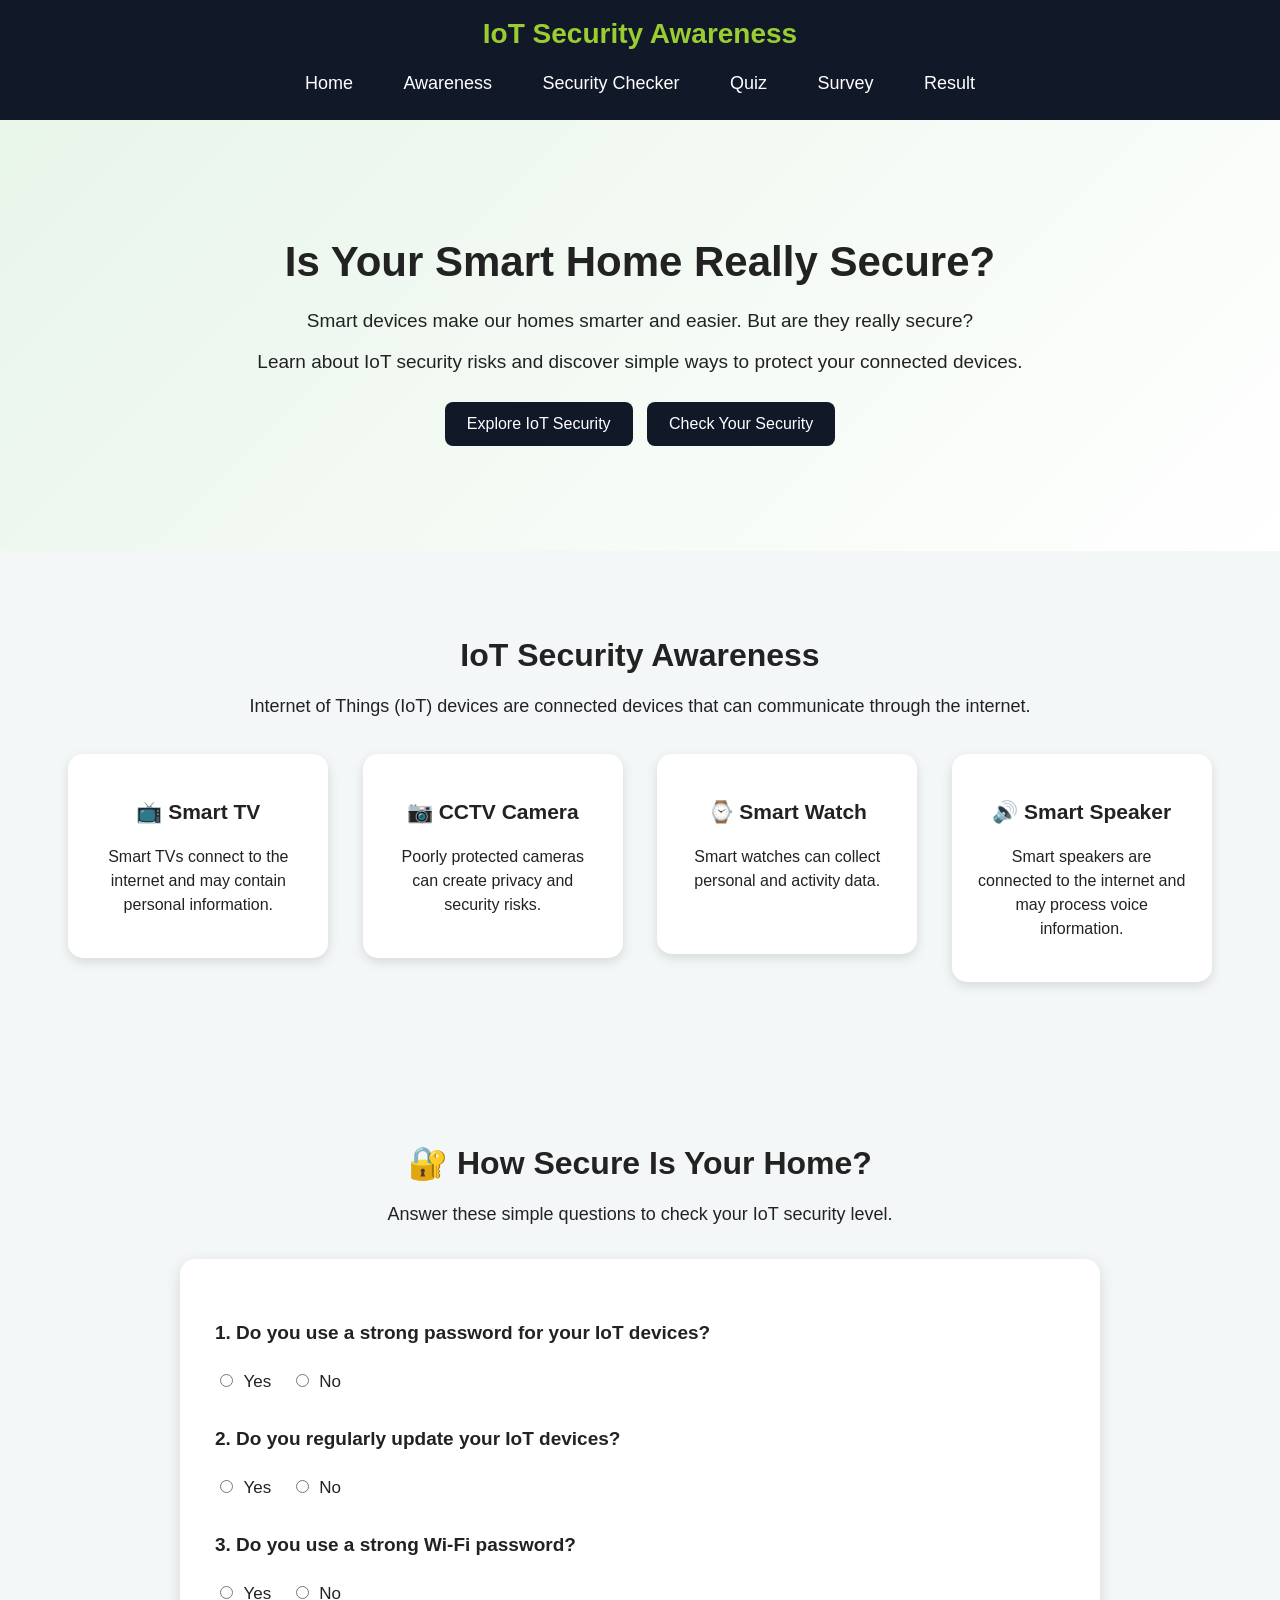
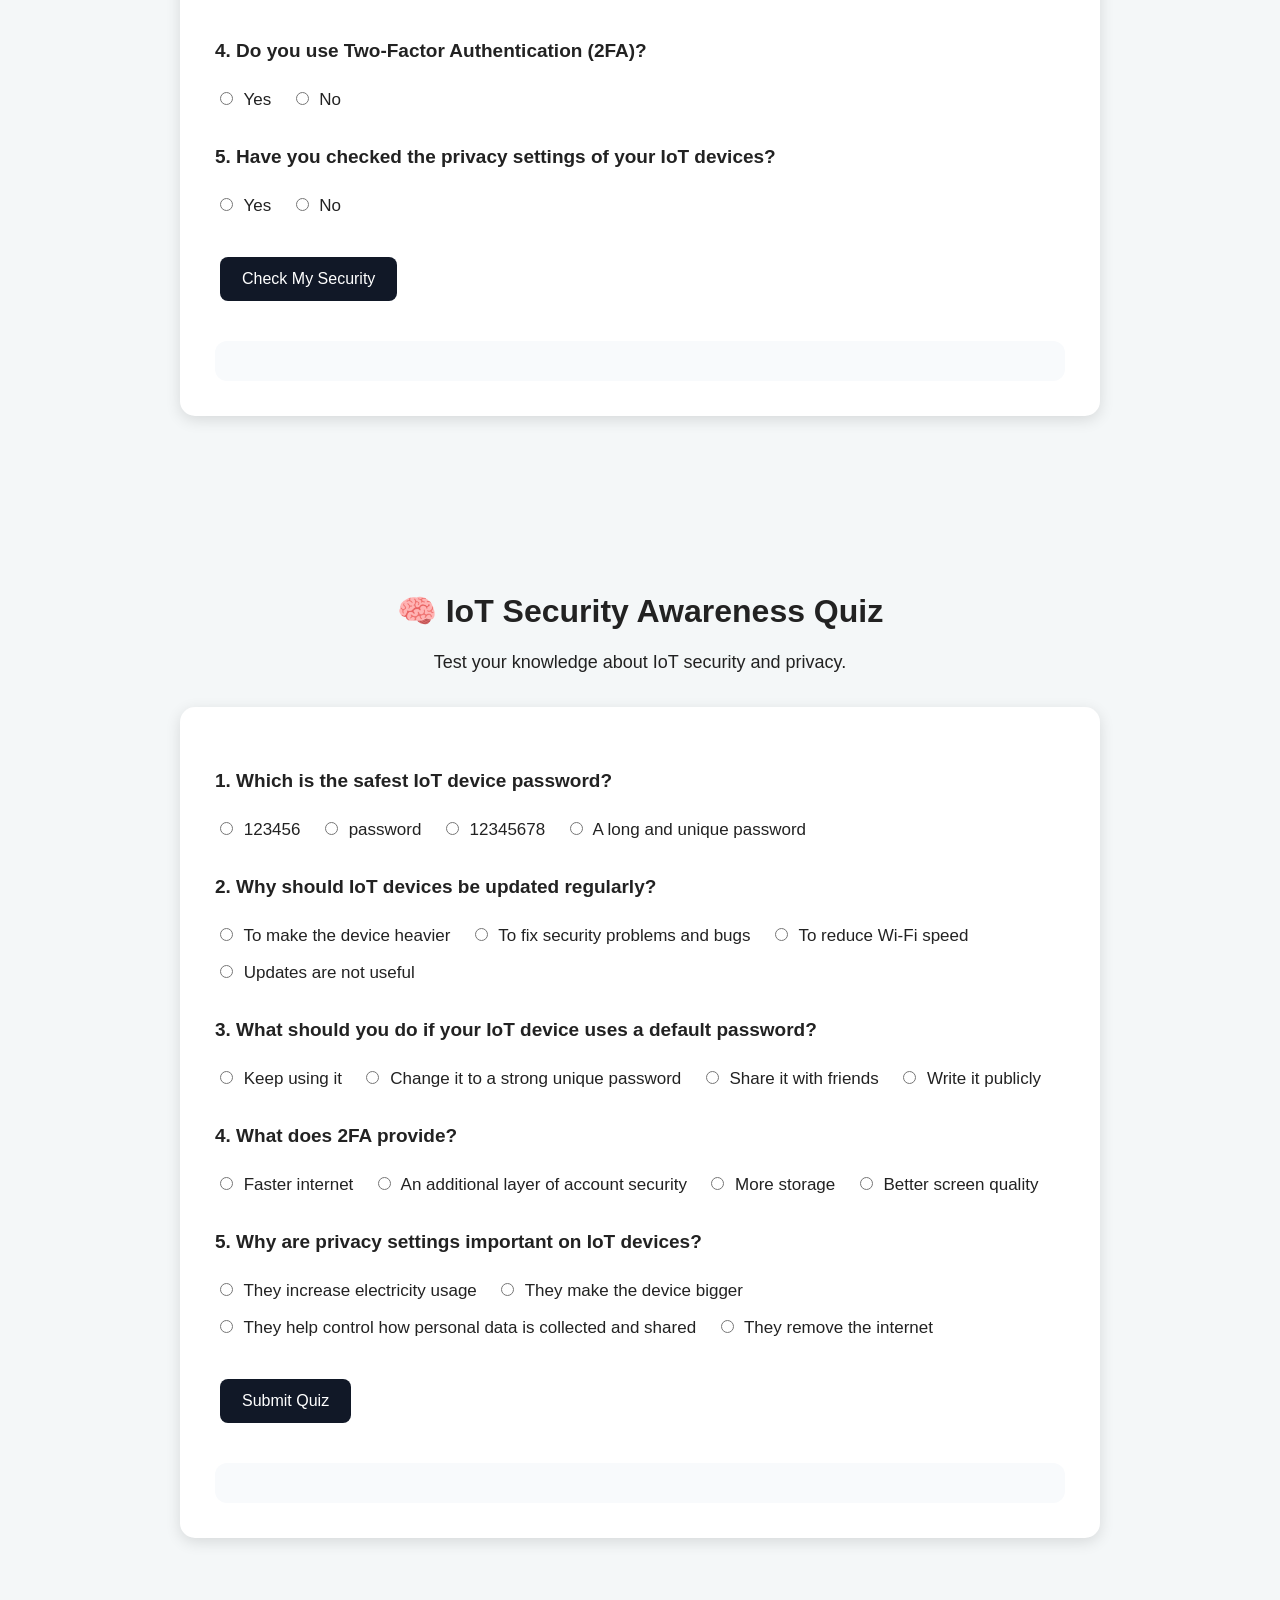
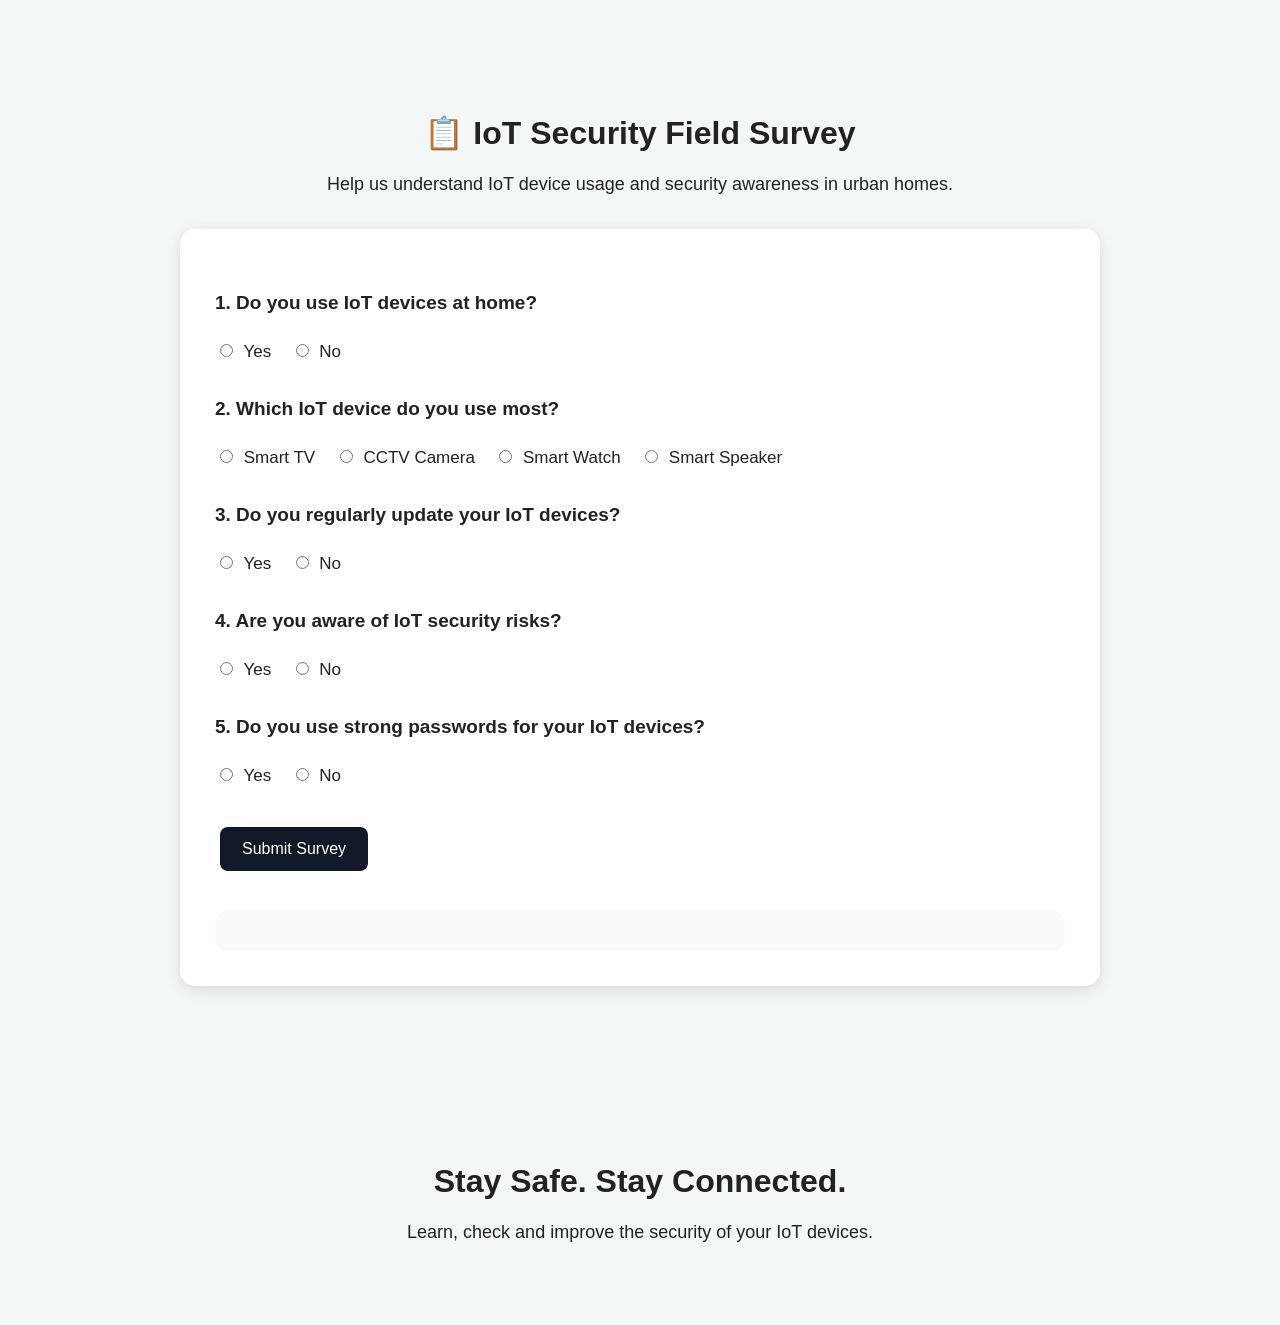
==== index.html @ 71b5a908 "Add files via upload" ====
<!DOCTYPE html>
<html>

<head>
    <title>IoT Security Awareness</title>

    <link rel="stylesheet" href="style.css">
</head>

<body>

    <!-- Navigation Bar -->

    <div class="navbar">

        <h2>IoT Security Awareness</h2>

        <a href="#home">Home</a>
        <a href="#awareness">Awareness</a>
        <a href="#checker">Security Checker</a>
        <a href="#quiz">Quiz</a>
        <a href="#survey">Survey</a>
        <a href="#
Result">Result</a>

    </div>


    <!-- Welcome Section -->

    <div class="hero" id="home">

        <h1>Is Your Smart Home Really Secure?</h1>

        <p>
            Smart devices make our homes smarter and easier.
            But are they really secure?
        </p>

        <p>
            Learn about IoT security risks and discover simple
            ways to protect your connected devices.
        </p>

        <a href="#awareness" class="button">
            Explore IoT Security
        </a>

        <a href="#checker" class="button">
            Check Your Security
        </a>

    </div>


    <!-- Awareness Section -->

    <div class="section" id="awareness">

        <h2>IoT Security Awareness</h2>

        <p>
            Internet of Things (IoT) devices are connected devices
            that can communicate through the internet.
        </p>


        <div class="card">

            <h3>📺 Smart TV</h3>

            <p>
                Smart TVs connect to the internet and may contain
                personal information.
            </p>

        </div>


        <div class="card">

            <h3>📷 CCTV Camera</h3>

            <p>
                Poorly protected cameras can create privacy and
                security risks.
            </p>

        </div>


        <div class="card">

            <h3>⌚ Smart Watch</h3>

            <p>
                Smart watches can collect personal and activity data.
            </p>

        </div>


        <div class="card">

            <h3>🔊 Smart Speaker</h3>

            <p>
                Smart speakers are connected to the internet and
                may process voice information.
            </p>

        </div>

    </div>


    <!-- Security Checker -->

    <div class="section" id="checker">

        <h2>🔐 How Secure Is Your Home?</h2>

        <p>
            Answer these simple questions to check your IoT security level.
        </p>

        <div class="checker-box">

            <h3>1. Do you use a strong password for your IoT devices?</h3>

            <label>
                <input type="radio" name="q1" value="yes">
                Yes
            </label>

            <label>
                <input type="radio" name="q1" value="no">
                No
            </label>


            <h3>2. Do you regularly update your IoT devices?</h3>

            <label>
                <input type="radio" name="q2" value="yes">
                Yes
            </label>

            <label>
                <input type="radio" name="q2" value="no">
                No
            </label>


            <h3>3. Do you use a strong Wi-Fi password?</h3>

            <label>
                <input type="radio" name="q3" value="yes">
                Yes
            </label>

            <label>
                <input type="radio" name="q3" value="no">
                No
            </label>


            <h3>4. Do you use Two-Factor Authentication (2FA)?</h3>

            <label>
                <input type="radio" name="q4" value="yes">
                Yes
            </label>

            <label>
                <input type="radio" name="q4" value="no">
                No
            </label>


            <h3>5. Have you checked the privacy settings of your IoT devices?</h3>

            <label>
                <input type="radio" name="q5" value="yes">
                Yes
            </label>

            <label>
                <input type="radio" name="q5" value="no">
                No
            </label>


            <br><br>

            <button class="button" onclick="checkSecurity()">
                Check My Security
            </button>

            <div id="result"></div>

        </div>

    </div>


    <!-- Quiz -->

    <div class="section" id="quiz">

        <h2>🧠 IoT Security Awareness Quiz</h2>

        <p>
            Test your knowledge about IoT security and privacy.
        </p>

        <div class="quiz-box">

            <!-- Question 1 -->

            <h3>1. Which is the safest IoT device password?</h3>

            <label>
                <input type="radio" name="quiz1" value="wrong">
                123456
            </label>

            <label>
                <input type="radio" name="quiz1" value="wrong">
                password
            </label>

            <label>
                <input type="radio" name="quiz1" value="wrong">
                12345678
            </label>

            <label>
                <input type="radio" name="quiz1" value="correct">
                A long and unique password
            </label>


            <!-- Question 2 -->

            <h3>2. Why should IoT devices be updated regularly?</h3>

            <label>
                <input type="radio" name="quiz2" value="wrong">
                To make the device heavier
            </label>

            <label>
                <input type="radio" name="quiz2" value="correct">
                To fix security problems and bugs
            </label>

            <label>
                <input type="radio" name="quiz2" value="wrong">
                To reduce Wi-Fi speed
            </label>

            <label>
                <input type="radio" name="quiz2" value="wrong">
                Updates are not useful
            </label>


            <!-- Question 3 -->

            <h3>3. What should you do if your IoT device uses a default password?</h3>

            <label>
                <input type="radio" name="quiz3" value="wrong">
                Keep using it
            </label>

            <label>
                <input type="radio" name="quiz3" value="correct">
                Change it to a strong unique password
            </label>

            <label>
                <input type="radio" name="quiz3" value="wrong">
                Share it with friends
            </label>

            <label>
                <input type="radio" name="quiz3" value="wrong">
                Write it publicly
            </label>


            <!-- Question 4 -->

            <h3>4. What does 2FA provide?</h3>

            <label>
                <input type="radio" name="quiz4" value="wrong">
                Faster internet
            </label>

            <label>
                <input type="radio" name="quiz4" value="correct">
                An additional layer of account security
            </label>

            <label>
                <input type="radio" name="quiz4" value="wrong">
                More storage
            </label>

            <label>
                <input type="radio" name="quiz4" value="wrong">
                Better screen quality
            </label>


            <!-- Question 5 -->

            <h3>5. Why are privacy settings important on IoT devices?</h3>

            <label>
                <input type="radio" name="quiz5" value="wrong">
                They increase electricity usage
            </label>

            <label>
                <input type="radio" name="quiz5" value="wrong">
                They make the device bigger
            </label>

            <label>
                <input type="radio" name="quiz5" value="correct">
                They help control how personal data is collected and shared
            </label>

            <label>
                <input type="radio" name="quiz5" value="wrong">
                They remove the internet
            </label>


            <br><br>

            <button class="button" onclick="checkQuiz()">
                Submit Quiz
            </button>

            <div id="quizResult"></div>

        </div>

    </div>


    <!-- Field Survey -->

    <div class="section" id="survey">

        <h2>📋 IoT Security Field Survey</h2>

        <p>
            Help us understand IoT device usage and security
            awareness in urban homes.
        </p>

        <div class="checker-box">

            <h3>1. Do you use IoT devices at home?</h3>

            <label>
                <input type="radio" name="survey1" value="yes">
                Yes
            </label>

            <label>
                <input type="radio" name="survey1" value="no">
                No
            </label>


            <h3>2. Which IoT device do you use most?</h3>

            <label>
                <input type="radio" name="survey2" value="smarttv">
                Smart TV
            </label>

            <label>
                <input type="radio" name="survey2" value="camera">
                CCTV Camera
            </label>

            <label>
                <input type="radio" name="survey2" value="watch">
                Smart Watch
            </label>

            <label>
                <input type="radio" name="survey2" value="speaker">
                Smart Speaker
            </label>


            <h3>3. Do you regularly update your IoT devices?</h3>

            <label>
                <input type="radio" name="survey3" value="yes">
                Yes
            </label>

            <label>
                <input type="radio" name="survey3" value="no">
                No
            </label>


            <h3>4. Are you aware of IoT security risks?</h3>

            <label>
                <input type="radio" name="survey4" value="yes">
                Yes
            </label>

            <label>
                <input type="radio" name="survey4" value="no">
                No
            </label>


            <h3>5. Do you use strong passwords for your IoT devices?</h3>

            <label>
                <input type="radio" name="survey5" value="yes">
                Yes
            </label>

            <label>
                <input type="radio" name="survey5" value="no">
                No
            </label>


            <br><br>

            <button class="button" onclick="submitSurvey()">
                Submit Survey
            </button>

            <div id="surveyResult"></div>

        </div>

    </div>


    <!-- Footer -->

    <div class="section">

        <h2>Stay Safe. Stay Connected.</h2>

        <p>
            Learn, check and improve the security of your IoT devices.
        </p>

    </div>


    <!-- JavaScript -->

    <script>

        // =========================
        // SECURITY CHECKER
        // =========================

        function checkSecurity() {

            let score = 0;

            let q1 = document.querySelector('input[name="q1"]:checked');
            let q2 = document.querySelector('input[name="q2"]:checked');
            let q3 = document.querySelector('input[name="q3"]:checked');
            let q4 = document.querySelector('input[name="q4"]:checked');
            let q5 = document.querySelector('input[name="q5"]:checked');

            if (!q1 || !q2 || !q3 || !q4 || !q5) {

                document.getElementById("result").innerHTML =
                    "<h3>Please answer all questions.</h3>";

                return;
            }

            if (q1.value === "yes") score += 20;
            if (q2.value === "yes") score += 20;
            if (q3.value === "yes") score += 20;
            if (q4.value === "yes") score += 20;
            if (q5.value === "yes") score += 20;


            let message = "";

            if (score >= 80) {

                message =
                    "🟢 Excellent! Your IoT security practices are strong.";

            }
            else if (score >= 60) {

                message =
                    "🟡 Good! But there are some areas you can improve.";

            }
            else if (score >= 40) {

                message =
                    "🟠 It's okay! Keep trying and improve your security.";

            }
            else {

                message =
                    "🔴 Your security needs improvement. Don't worry, you can make it better.";

            }


            document.getElementById("result").innerHTML =

                "<h3>Your Security Score: " +
                score +
                "/100</h3>" +

                "<p>" +
                message +
                "</p>";
        }



        // =========================
        // QUIZ
        // =========================

        function checkQuiz() {

            let score = 0;

            let q1 = document.querySelector('input[name="quiz1"]:checked');
            let q2 = document.querySelector('input[name="quiz2"]:checked');
            let q3 = document.querySelector('input[name="quiz3"]:checked');
            let q4 = document.querySelector('input[name="quiz4"]:checked');
            let q5 = document.querySelector('input[name="quiz5"]:checked');


            if (!q1 || !q2 || !q3 || !q4 || !q5) {

                document.getElementById("quizResult").innerHTML =
                    "<h3>Please answer all quiz questions.</h3>";

                return;
            }


            if (q1.value === "correct") score++;
            if (q2.value === "correct") score++;
            if (q3.value === "correct") score++;
            if (q4.value === "correct") score++;
            if (q5.value === "correct") score++;


            let percentage = (score / 5) * 100;

            let message = "";


            if (score === 5) {

                message =
                    "Excellent! You are an IoT security pro!";

            }
            else if (score === 4) {

                message =
                    "Good! You have strong IoT security knowledge.";

            }
            else if (score === 3) {

                message =
                    "It's okay! Keep trying and learn more.";

            }
            else {

                message =
                    "Don't worry! Keep learning and improve your knowledge.";

            }


            document.getElementById("quizResult").innerHTML =

                "<h3>Your Quiz Score: " +
                score +
                "/5</h3>" +

                "<p>Percentage: " +
                percentage +
                "%</p>" +

                "<p>" +
                message +
                "</p>";
        }



        // =========================
        // FIELD SURVEY
        // =========================

        function submitSurvey() {

            let q1 = document.querySelector('input[name="survey1"]:checked');
            let q2 = document.querySelector('input[name="survey2"]:checked');
            let q3 = document.querySelector('input[name="survey3"]:checked');
            let q4 = document.querySelector('input[name="survey4"]:checked');
            let q5 = document.querySelector('input[name="survey5"]:checked');


            if (!q1 || !q2 || !q3 || !q4 || !q5) {

                document.getElementById("surveyResult").innerHTML =
                    "<h3>Please answer all survey questions.</h3>";

                return;
            }


            let securityAnswers = 0;

            if (q1.value === "yes") securityAnswers++;
            if (q3.value === "yes") securityAnswers++;
            if (q4.value === "yes") securityAnswers++;
            if (q5.value === "yes") securityAnswers++;


            let message = "";


            if (securityAnswers >= 3) {

                message =
                    "Good security awareness! Keep following safe IoT practices.";

            }
            else if (securityAnswers >= 2) {

                message =
                    "Moderate awareness. You can improve your IoT security practices.";

            }
            else {

                message =
                    "More awareness is needed. Learn about IoT security risks and protection.";

            }


            document.getElementById("surveyResult").innerHTML =

                "<h3>✅ Survey Submitted Successfully!</h3>" +

                "<p>Thank you for participating in our IoT Security Survey.</p>" +

                "<p>" +
                message +
                "</p>";
        }

    </script>

</body>

</html>
---- style.css ----
/* =========================
   GENERAL
========================= */

html {
    scroll-behavior: smooth;
}

body {
    margin: 0;
    font-family: Arial, sans-serif;
    background: #f4f7f8;
    color: #222;
}


/* =========================
   NAVIGATION BAR
========================= */

.navbar {
    background: #111827;
    padding: 18px 20px;
    text-align: center;
    position: sticky;
    top: 0;
    z-index: 1000;
}

.navbar h2 {
    color: #9acd32;
    margin: 0 0 15px 0;
    font-size: 28px;
}

.navbar a {
    color: #ffffff;
    text-decoration: none;
    margin: 0 15px;
    font-size: 18px;
    display: inline-block;
    padding: 8px;
}

.navbar a:hover {
    color: #9acd32;
}


/* =========================
   HERO / HOME
========================= */

.hero {
    text-align: center;
    padding: 90px 20px;
    background: linear-gradient(135deg, #e8f5e9, #ffffff);
}

.hero h1 {
    font-size: 42px;
    margin-bottom: 20px;
}

.hero p {
    font-size: 19px;
    line-height: 1.6;
    max-width: 800px;
    margin: 10px auto;
}


/* =========================
   BUTTON
========================= */

.button {
    display: inline-block;
    background: #111827;
    color: white;
    text-decoration: none;
    border: none;
    padding: 13px 22px;
    margin: 15px 5px;
    border-radius: 8px;
    font-size: 16px;
    cursor: pointer;
}

.button:hover {
    background: #374151;
}


/* =========================
   SECTIONS
========================= */

.section {
    padding: 60px 30px;
    text-align: center;
}

.section h2 {
    font-size: 32px;
    margin-bottom: 15px;
}

.section > p {
    font-size: 18px;
    line-height: 1.6;
}


/* =========================
   AWARENESS CARDS
========================= */

.card {
    display: inline-block;
    vertical-align: top;
    width: 210px;
    min-height: 150px;
    margin: 15px;
    padding: 25px;
    background: white;
    border-radius: 15px;
    box-shadow: 0 4px 12px rgba(0, 0, 0, 0.12);
    transition: 0.3s;
}

.card:hover {
    transform: translateY(-8px);
}

.card h3 {
    font-size: 21px;
}

.card p {
    line-height: 1.5;
}


/* =========================
   CHECKER + QUIZ BOX
========================= */

.checker-box,
.quiz-box {
    max-width: 850px;
    margin: 30px auto;
    padding: 35px;
    background: white;
    border-radius: 15px;
    box-shadow: 0 4px 15px rgba(0, 0, 0, 0.12);
    text-align: left;
}

.checker-box h3,
.quiz-box h3 {
    margin-top: 28px;
    font-size: 19px;
}

.checker-box label,
.quiz-box label {
    display: inline-block;
    margin: 8px 15px 8px 0;
    font-size: 17px;
    cursor: pointer;
}

input[type="radio"] {
    margin-right: 6px;
}


/* =========================
   RESULTS
========================= */

#result,
#quizResult,
#surveyResult {
    margin-top: 25px;
    padding: 20px;
    text-align: center;
    border-radius: 12px;
    background: #f8fafc;
}

#result img,
#quizResult img,
#surveyResult img {
    max-width: 100%;
    height: auto;
    object-fit: cover;
}


/* =========================
   FOOTER
========================= */

.section:last-child {
    background: #111827;
    color: white;
}


/* =========================
   MOBILE RESPONSIVE
========================= */

@media (max-width: 700px) {

    .navbar h2 {
        font-size: 23px;
    }

    .navbar a {
        margin: 4px;
        font-size: 15px;
    }

    .hero {
        padding: 60px 15px;
    }

    .hero h1 {
        font-size: 30px;
    }

    .hero p {
        font-size: 16px;
    }

    .section {
        padding: 40px 15px;
    }

    .section h2 {
        font-size: 27px;
    }

    .card {
        width: auto;
        max-width: 300px;
        margin: 12px auto;
        display: block;
    }

    .checker-box,
    .quiz-box {
        padding: 20px;
    }

    .checker-box label,
    .quiz-box label {
        display: block;
        margin: 12px 0;
    }

    .button {
        font-size: 15px;
    }
}
/* =========================
   LOGIN PAGE
========================= */

.login-page {
    min-height: 100vh;
    display: flex;
    justify-content: center;
    align-items: center;
    background: linear-gradient(135deg, #e8f5e9, #ffffff);
}

.login-box {
    width: 350px;
    padding: 35px;
    background: white;
    border-radius: 15px;
    box-shadow: 0 4px 20px rgba(0, 0, 0, 0.15);
    text-align: center;
}

.login-box h2 {
    margin-bottom: 10px;
}

.login-box p {
    color: #555;
    margin-bottom: 25px;
}

.login-box label {
    display: block;
    text-align: left;
    margin-top: 15px;
    font-weight: bold;
}

.login-box input {
    width: 100%;
    box-sizing: border-box;
    padding: 12px;
    margin-top: 7px;
    border: 1px solid #ccc;
    border-radius: 8px;
    font-size: 16px;
}

.password-box {
    display: flex;
    align-items: center;
}

.password-box input {
    flex: 1;
}

.password-box button {
    margin-left: 5px;
    padding: 11px;
    border: none;
    border-radius: 8px;
    cursor: pointer;
}

#loginResult {
    margin-top: 15px;
    font-weight: bold;
}
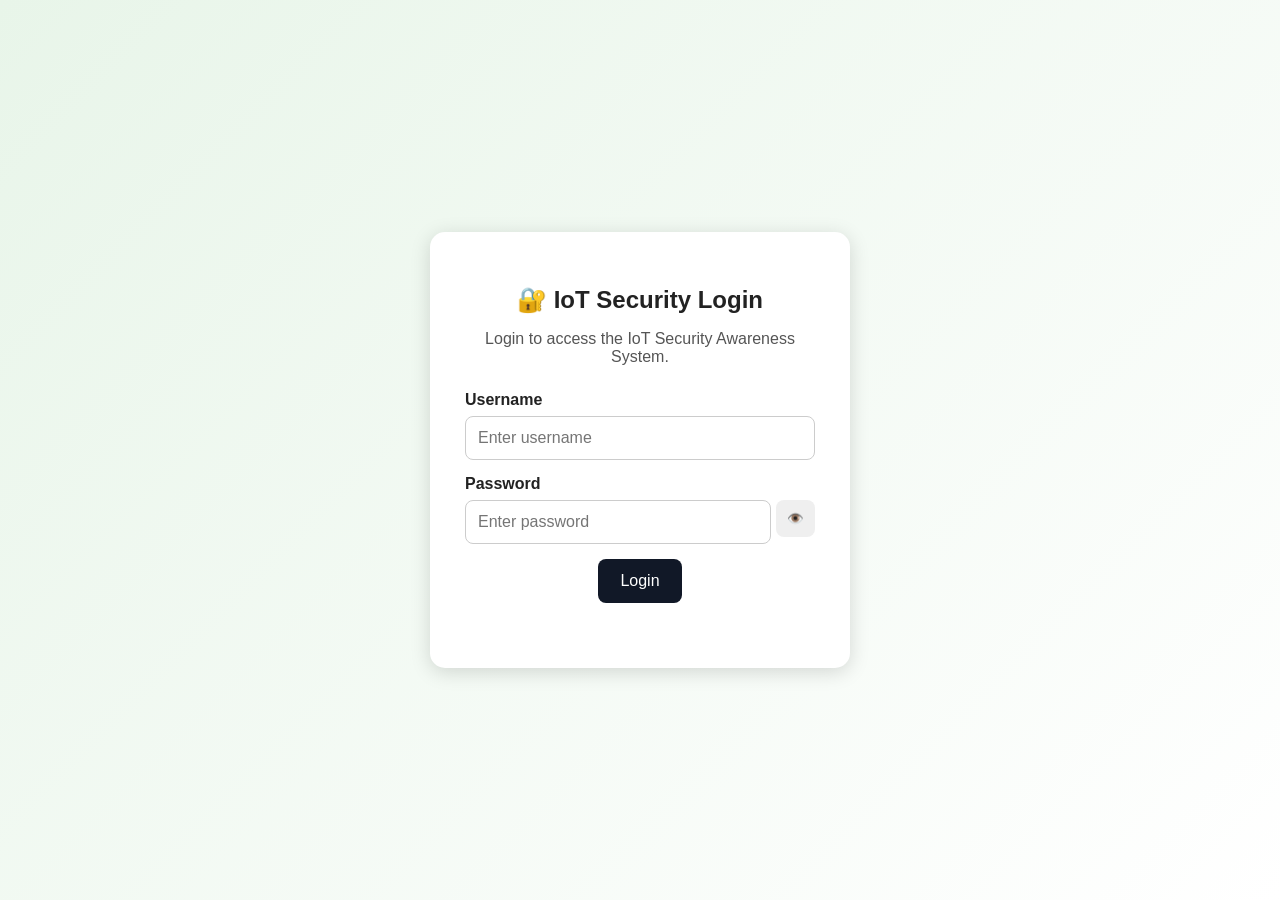
==== commit ef65bc00: "Add files via upload" ====
--- a/index.html
+++ b/index.html
@@ -1,688 +1,134 @@
 <!DOCTYPE html>
 <html>
+<head>
 
-<head>
-    <title>IoT Security Awareness</title>
+    <title>IoT Security Login</title>
 
     <link rel="stylesheet" href="style.css">
+
 </head>
 
 <body>
 
-    <!-- Navigation Bar -->
+    <div class="login-page">
 
-    <div class="navbar">
+        <div class="login-box">
 
-        <h2>IoT Security Awareness</h2>
+            <h2>🔐 IoT Security Login</h2>
 
-        <a href="#home">Home</a>
-        <a href="#awareness">Awareness</a>
-        <a href="#checker">Security Checker</a>
-        <a href="#quiz">Quiz</a>
-        <a href="#survey">Survey</a>
-        <a href="#
-Result">Result</a>
-
-    </div>
+            <p>
+                Login to access the IoT Security Awareness System.
+            </p>
 
 
-    <!-- Welcome Section -->
+            <label>Username</label>
 
-    <div class="hero" id="home">
-
-        <h1>Is Your Smart Home Really Secure?</h1>
-
-        <p>
-            Smart devices make our homes smarter and easier.
-            But are they really secure?
-        </p>
-
-        <p>
-            Learn about IoT security risks and discover simple
-            ways to protect your connected devices.
-        </p>
-
-        <a href="#awareness" class="button">
-            Explore IoT Security
-        </a>
-
-        <a href="#checker" class="button">
-            Check Your Security
-        </a>
-
-    </div>
+            <input
+                type="text"
+                id="username"
+                placeholder="Enter username"
+            >
 
 
-    <!-- Awareness Section -->
+            <label>Password</label>
 
-    <div class="section" id="awareness">
+            <div class="password-box">
 
-        <h2>IoT Security Awareness</h2>
+                <input
+                    type="password"
+                    id="password"
+                    placeholder="Enter password"
+                >
 
-        <p>
-            Internet of Things (IoT) devices are connected devices
-            that can communicate through the internet.
-        </p>
+                <button
+                    type="button"
+                    onclick="togglePassword()">
+                    👁️
+                </button>
+
+            </div>
 
 
-        <div class="card">
-
-            <h3>📺 Smart TV</h3>
-
-            <p>
-                Smart TVs connect to the internet and may contain
-                personal information.
-            </p>
-
-        </div>
+            <button
+                class="button"
+                onclick="loginUser()">
+                Login
+            </button>
 
 
-        <div class="card">
-
-            <h3>📷 CCTV Camera</h3>
-
-            <p>
-                Poorly protected cameras can create privacy and
-                security risks.
-            </p>
-
-        </div>
-
-
-        <div class="card">
-
-            <h3>⌚ Smart Watch</h3>
-
-            <p>
-                Smart watches can collect personal and activity data.
-            </p>
-
-        </div>
-
-
-        <div class="card">
-
-            <h3>🔊 Smart Speaker</h3>
-
-            <p>
-                Smart speakers are connected to the internet and
-                may process voice information.
-            </p>
+            <div id="loginResult"></div>
 
         </div>
 
     </div>
 
 
-    <!-- Security Checker -->
-
-    <div class="section" id="checker">
-
-        <h2>🔐 How Secure Is Your Home?</h2>
-
-        <p>
-            Answer these simple questions to check your IoT security level.
-        </p>
-
-        <div class="checker-box">
-
-            <h3>1. Do you use a strong password for your IoT devices?</h3>
-
-            <label>
-                <input type="radio" name="q1" value="yes">
-                Yes
-            </label>
-
-            <label>
-                <input type="radio" name="q1" value="no">
-                No
-            </label>
-
-
-            <h3>2. Do you regularly update your IoT devices?</h3>
-
-            <label>
-                <input type="radio" name="q2" value="yes">
-                Yes
-            </label>
-
-            <label>
-                <input type="radio" name="q2" value="no">
-                No
-            </label>
-
-
-            <h3>3. Do you use a strong Wi-Fi password?</h3>
-
-            <label>
-                <input type="radio" name="q3" value="yes">
-                Yes
-            </label>
-
-            <label>
-                <input type="radio" name="q3" value="no">
-                No
-            </label>
-
-
-            <h3>4. Do you use Two-Factor Authentication (2FA)?</h3>
-
-            <label>
-                <input type="radio" name="q4" value="yes">
-                Yes
-            </label>
-
-            <label>
-                <input type="radio" name="q4" value="no">
-                No
-            </label>
-
-
-            <h3>5. Have you checked the privacy settings of your IoT devices?</h3>
-
-            <label>
-                <input type="radio" name="q5" value="yes">
-                Yes
-            </label>
-
-            <label>
-                <input type="radio" name="q5" value="no">
-                No
-            </label>
-
-
-            <br><br>
-
-            <button class="button" onclick="checkSecurity()">
-                Check My Security
-            </button>
-
-            <div id="result"></div>
-
-        </div>
-
-    </div>
-
-
-    <!-- Quiz -->
-
-    <div class="section" id="quiz">
-
-        <h2>🧠 IoT Security Awareness Quiz</h2>
-
-        <p>
-            Test your knowledge about IoT security and privacy.
-        </p>
-
-        <div class="quiz-box">
-
-            <!-- Question 1 -->
-
-            <h3>1. Which is the safest IoT device password?</h3>
-
-            <label>
-                <input type="radio" name="quiz1" value="wrong">
-                123456
-            </label>
-
-            <label>
-                <input type="radio" name="quiz1" value="wrong">
-                password
-            </label>
-
-            <label>
-                <input type="radio" name="quiz1" value="wrong">
-                12345678
-            </label>
-
-            <label>
-                <input type="radio" name="quiz1" value="correct">
-                A long and unique password
-            </label>
-
-
-            <!-- Question 2 -->
-
-            <h3>2. Why should IoT devices be updated regularly?</h3>
-
-            <label>
-                <input type="radio" name="quiz2" value="wrong">
-                To make the device heavier
-            </label>
-
-            <label>
-                <input type="radio" name="quiz2" value="correct">
-                To fix security problems and bugs
-            </label>
-
-            <label>
-                <input type="radio" name="quiz2" value="wrong">
-                To reduce Wi-Fi speed
-            </label>
-
-            <label>
-                <input type="radio" name="quiz2" value="wrong">
-                Updates are not useful
-            </label>
-
-
-            <!-- Question 3 -->
-
-            <h3>3. What should you do if your IoT device uses a default password?</h3>
-
-            <label>
-                <input type="radio" name="quiz3" value="wrong">
-                Keep using it
-            </label>
-
-            <label>
-                <input type="radio" name="quiz3" value="correct">
-                Change it to a strong unique password
-            </label>
-
-            <label>
-                <input type="radio" name="quiz3" value="wrong">
-                Share it with friends
-            </label>
-
-            <label>
-                <input type="radio" name="quiz3" value="wrong">
-                Write it publicly
-            </label>
-
-
-            <!-- Question 4 -->
-
-            <h3>4. What does 2FA provide?</h3>
-
-            <label>
-                <input type="radio" name="quiz4" value="wrong">
-                Faster internet
-            </label>
-
-            <label>
-                <input type="radio" name="quiz4" value="correct">
-                An additional layer of account security
-            </label>
-
-            <label>
-                <input type="radio" name="quiz4" value="wrong">
-                More storage
-            </label>
-
-            <label>
-                <input type="radio" name="quiz4" value="wrong">
-                Better screen quality
-            </label>
-
-
-            <!-- Question 5 -->
-
-            <h3>5. Why are privacy settings important on IoT devices?</h3>
-
-            <label>
-                <input type="radio" name="quiz5" value="wrong">
-                They increase electricity usage
-            </label>
-
-            <label>
-                <input type="radio" name="quiz5" value="wrong">
-                They make the device bigger
-            </label>
-
-            <label>
-                <input type="radio" name="quiz5" value="correct">
-                They help control how personal data is collected and shared
-            </label>
-
-            <label>
-                <input type="radio" name="quiz5" value="wrong">
-                They remove the internet
-            </label>
-
-
-            <br><br>
-
-            <button class="button" onclick="checkQuiz()">
-                Submit Quiz
-            </button>
-
-            <div id="quizResult"></div>
-
-        </div>
-
-    </div>
-
-
-    <!-- Field Survey -->
-
-    <div class="section" id="survey">
-
-        <h2>📋 IoT Security Field Survey</h2>
-
-        <p>
-            Help us understand IoT device usage and security
-            awareness in urban homes.
-        </p>
-
-        <div class="checker-box">
-
-            <h3>1. Do you use IoT devices at home?</h3>
-
-            <label>
-                <input type="radio" name="survey1" value="yes">
-                Yes
-            </label>
-
-            <label>
-                <input type="radio" name="survey1" value="no">
-                No
-            </label>
-
-
-            <h3>2. Which IoT device do you use most?</h3>
-
-            <label>
-                <input type="radio" name="survey2" value="smarttv">
-                Smart TV
-            </label>
-
-            <label>
-                <input type="radio" name="survey2" value="camera">
-                CCTV Camera
-            </label>
-
-            <label>
-                <input type="radio" name="survey2" value="watch">
-                Smart Watch
-            </label>
-
-            <label>
-                <input type="radio" name="survey2" value="speaker">
-                Smart Speaker
-            </label>
-
-
-            <h3>3. Do you regularly update your IoT devices?</h3>
-
-            <label>
-                <input type="radio" name="survey3" value="yes">
-                Yes
-            </label>
-
-            <label>
-                <input type="radio" name="survey3" value="no">
-                No
-            </label>
-
-
-            <h3>4. Are you aware of IoT security risks?</h3>
-
-            <label>
-                <input type="radio" name="survey4" value="yes">
-                Yes
-            </label>
-
-            <label>
-                <input type="radio" name="survey4" value="no">
-                No
-            </label>
-
-
-            <h3>5. Do you use strong passwords for your IoT devices?</h3>
-
-            <label>
-                <input type="radio" name="survey5" value="yes">
-                Yes
-            </label>
-
-            <label>
-                <input type="radio" name="survey5" value="no">
-                No
-            </label>
-
-
-            <br><br>
-
-            <button class="button" onclick="submitSurvey()">
-                Submit Survey
-            </button>
-
-            <div id="surveyResult"></div>
-
-        </div>
-
-    </div>
-
-
-    <!-- Footer -->
-
-    <div class="section">
-
-        <h2>Stay Safe. Stay Connected.</h2>
-
-        <p>
-            Learn, check and improve the security of your IoT devices.
-        </p>
-
-    </div>
-
-
-    <!-- JavaScript -->
-
     <script>
 
-        // =========================
-        // SECURITY CHECKER
-        // =========================
+        // Show / Hide Password
 
-        function checkSecurity() {
+        function togglePassword() {
 
-            let score = 0;
+            let password =
+                document.getElementById("password");
 
-            let q1 = document.querySelector('input[name="q1"]:checked');
-            let q2 = document.querySelector('input[name="q2"]:checked');
-            let q3 = document.querySelector('input[name="q3"]:checked');
-            let q4 = document.querySelector('input[name="q4"]:checked');
-            let q5 = document.querySelector('input[name="q5"]:checked');
+            if (password.type === "password") {
 
-            if (!q1 || !q2 || !q3 || !q4 || !q5) {
-
-                document.getElementById("result").innerHTML =
-                    "<h3>Please answer all questions.</h3>";
-
-                return;
-            }
-
-            if (q1.value === "yes") score += 20;
-            if (q2.value === "yes") score += 20;
-            if (q3.value === "yes") score += 20;
-            if (q4.value === "yes") score += 20;
-            if (q5.value === "yes") score += 20;
-
-
-            let message = "";
-
-            if (score >= 80) {
-
-                message =
-                    "🟢 Excellent! Your IoT security practices are strong.";
-
-            }
-            else if (score >= 60) {
-
-                message =
-                    "🟡 Good! But there are some areas you can improve.";
-
-            }
-            else if (score >= 40) {
-
-                message =
-                    "🟠 It's okay! Keep trying and improve your security.";
+                password.type = "text";
 
             }
             else {
 
-                message =
-                    "🔴 Your security needs improvement. Don't worry, you can make it better.";
+                password.type = "password";
+
+            }
+
+        }
+
+
+        // Login
+
+        function loginUser() {
+
+            let username =
+                document.getElementById("username").value;
+
+            let password =
+                document.getElementById("password").value;
+
+
+            if (username === "" || password === "") {
+
+                document.getElementById("loginResult").innerHTML =
+                    "⚠️ Please enter username and password.";
+
+                return;
 
             }
 
 
-            document.getElementById("result").innerHTML =
+            // Demo login credentials
 
-                "<h3>Your Security Score: " +
-                score +
-                "/100</h3>" +
+            if (username === "admin" && password === "1234") {
 
-                "<p>" +
-                message +
-                "</p>";
-        }
+                document.getElementById("loginResult").innerHTML =
+                    "✅ Login successful!";
 
+                setTimeout(function() {
 
+                    window.location.href = "home.html";
 
-        // =========================
-        // QUIZ
-        // =========================
-
-        function checkQuiz() {
-
-            let score = 0;
-
-            let q1 = document.querySelector('input[name="quiz1"]:checked');
-            let q2 = document.querySelector('input[name="quiz2"]:checked');
-            let q3 = document.querySelector('input[name="quiz3"]:checked');
-            let q4 = document.querySelector('input[name="quiz4"]:checked');
-            let q5 = document.querySelector('input[name="quiz5"]:checked');
-
-
-            if (!q1 || !q2 || !q3 || !q4 || !q5) {
-
-                document.getElementById("quizResult").innerHTML =
-                    "<h3>Please answer all quiz questions.</h3>";
-
-                return;
-            }
-
-
-            if (q1.value === "correct") score++;
-            if (q2.value === "correct") score++;
-            if (q3.value === "correct") score++;
-            if (q4.value === "correct") score++;
-            if (q5.value === "correct") score++;
-
-
-            let percentage = (score / 5) * 100;
-
-            let message = "";
-
-
-            if (score === 5) {
-
-                message =
-                    "Excellent! You are an IoT security pro!";
-
-            }
-            else if (score === 4) {
-
-                message =
-                    "Good! You have strong IoT security knowledge.";
-
-            }
-            else if (score === 3) {
-
-                message =
-                    "It's okay! Keep trying and learn more.";
-
-            }
-            else {
-
-                message =
-                    "Don't worry! Keep learning and improve your knowledge.";
+                }, 1000);
 
             }
 
-
-            document.getElementById("quizResult").innerHTML =
-
-                "<h3>Your Quiz Score: " +
-                score +
-                "/5</h3>" +
-
-                "<p>Percentage: " +
-                percentage +
-                "%</p>" +
-
-                "<p>" +
-                message +
-                "</p>";
-        }
-
-
-
-        // =========================
-        // FIELD SURVEY
-        // =========================
-
-        function submitSurvey() {
-
-            let q1 = document.querySelector('input[name="survey1"]:checked');
-            let q2 = document.querySelector('input[name="survey2"]:checked');
-            let q3 = document.querySelector('input[name="survey3"]:checked');
-            let q4 = document.querySelector('input[name="survey4"]:checked');
-            let q5 = document.querySelector('input[name="survey5"]:checked');
-
-
-            if (!q1 || !q2 || !q3 || !q4 || !q5) {
-
-                document.getElementById("surveyResult").innerHTML =
-                    "<h3>Please answer all survey questions.</h3>";
-
-                return;
-            }
-
-
-            let securityAnswers = 0;
-
-            if (q1.value === "yes") securityAnswers++;
-            if (q3.value === "yes") securityAnswers++;
-            if (q4.value === "yes") securityAnswers++;
-            if (q5.value === "yes") securityAnswers++;
-
-
-            let message = "";
-
-
-            if (securityAnswers >= 3) {
-
-                message =
-                    "Good security awareness! Keep following safe IoT practices.";
-
-            }
-            else if (securityAnswers >= 2) {
-
-                message =
-                    "Moderate awareness. You can improve your IoT security practices.";
-
-            }
             else {
 
-                message =
-                    "More awareness is needed. Learn about IoT security risks and protection.";
+                document.getElementById("loginResult").innerHTML =
+                    "❌ Invalid username or password.";
 
             }
 
-
-            document.getElementById("surveyResult").innerHTML =
-
-                "<h3>✅ Survey Submitted Successfully!</h3>" +
-
-                "<p>Thank you for participating in our IoT Security Survey.</p>" +
-
-                "<p>" +
-                message +
-                "</p>";
         }
 
     </script>
